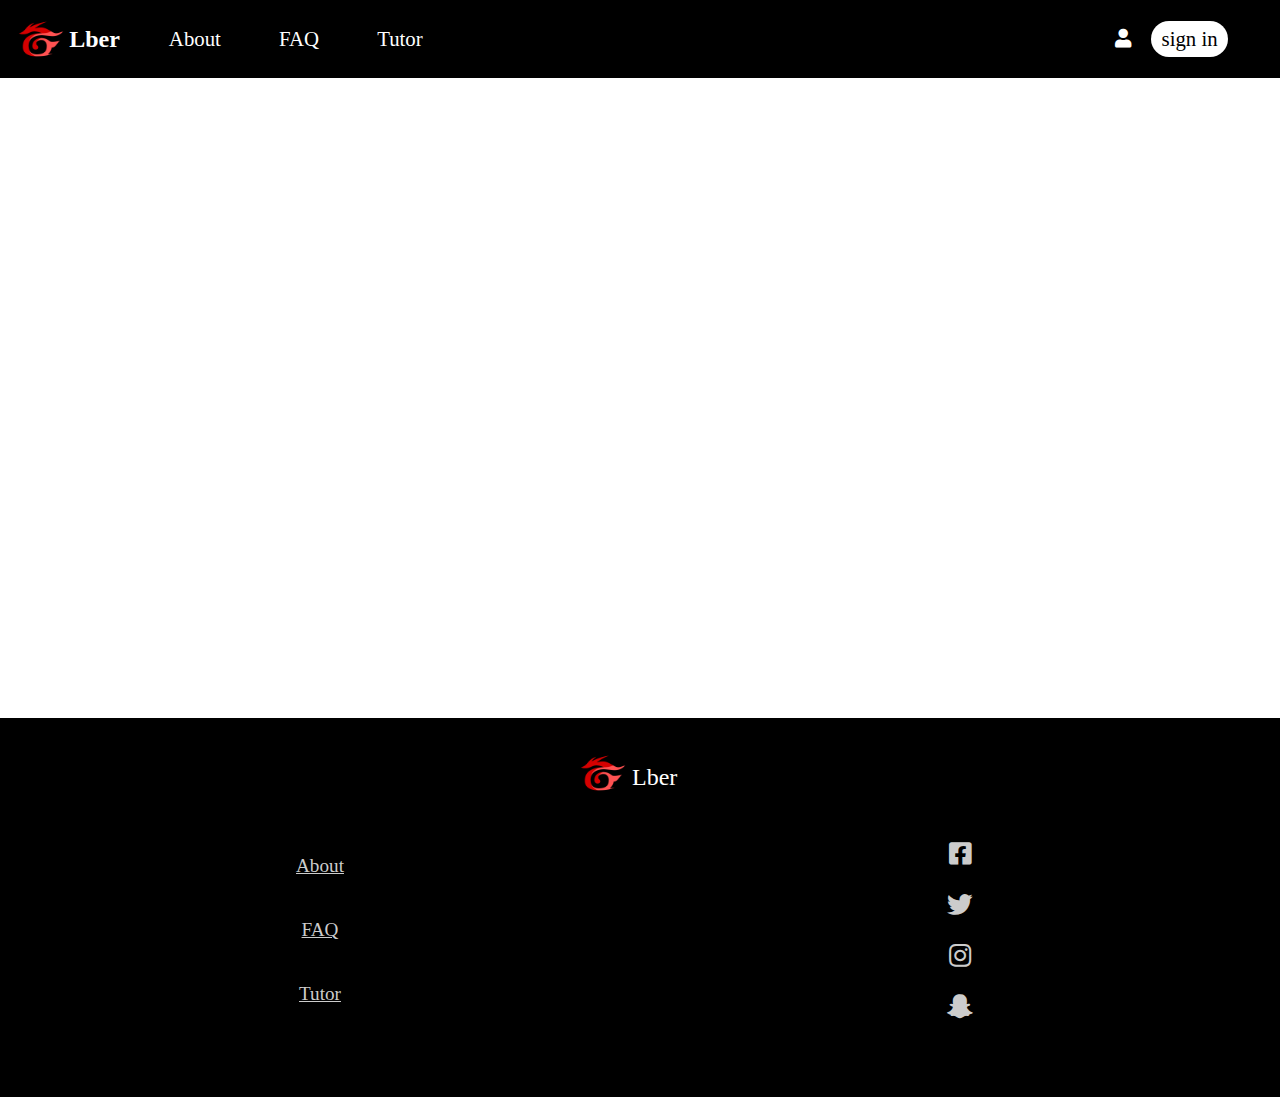
==== index.html @ 0275af6f "finish nav and footer" ====
<!DOCTYPE html>
<html lang="en">
<head>
	<meta charset="UTF-8">
	<meta name="viewport" content="width=device-width, initial-scale=1, maximum-scale=1, user-scalable=no">
	<meta http-equiv="Content-Type" content="text/html; charset=utf-8" />

	
	<title>Lber</title>
	<link rel="icon" href="image/logo.png" type="image/x-icon"/> 
	<link rel="stylesheet" type="text/css" href="css/gobal.css">
	<link href="css/all.css" rel="stylesheet">

	<script type="text/javascript" src = "js/jQuery.min.js"></script>
	<script type="text/javascript" src = "js/phoneNavList.js"></script>
</head>
<body>

	<div class = "wrap">
		<nav>
			<div>
				<div class = "logo">
					<a href="index.html"><img src="image/logo.png"></a>
					<a href="index.html">Lber</a>
				</div>
				
				
				<ul class = "navList">
					<li><a href="html/about.html">About</a></li>
					<li><a href="html/faq.html">FAQ</a></li>
					<li><a href="html/tutor.html">Tutor</a></li>
				</ul>
				
				


				<ul class = "controlOption">
					<li><a href="html/login.html"><i class="fas fa-user"></i></a></li>
					<li><a href="html/signin.html">sign in</a></li>
					<li class = "navListIcon"> <i class="fas fa-bars"></i> </li>
				</ul>
			</div>
		</nav>

		<!-- --------------------------------------------------------------------------------- -->

		<main>
			
		</main>


		<!-- ----------------------------------------------------------------------------- -->


		<footer>

			<div class = "logo">
				<a href="index.html"><img src="image/logo.png"></a>
				<a href="index.html">Lber</a>
			</div>

			<ul class = "followIcon">
				<li><a href="#"><i class="fab fa-facebook-square"></i><span>Facebook</span></a></li>
				<li><a href="#"><i class="fab fa-twitter"></i><span>Twitter</span></a></li>
				<li><a href="#"><i class="fab fa-instagram"></i><span>Instagram</span></a></li>
				<li><a href="#"><i class="fab fa-snapchat-ghost"></i><span>Snapchat</span></a></li>
			</ul>

			<ul class = "footerNavList">
				<li><a href="html/about.html">About</a></li>
				<li><a href="html/faq.html">FAQ</a></li>
				<li><a href="html/tutor.html">Tutor</a></li>
			</ul>
			
		</footer>
	</div>
	
	<script type="text/javascript" src = "js/dependWindowSize.js"></script>
</body>
</html>
---- css/gobal.css ----
/*this is moblie first approch*/

*
{
	margin: 0;
	padding: 0;
}


.wrap
{
	position: static;
	left: 0;
	transition: all 1s;	/* for nav list part */
}


.wrapCover
{
	position: absolute;
	left: 0;
	top: 0;
	z-index: 2;
	width: 100vw;
	height: 100vh;
	background-color: rgba(10, 10, 10, 0.5);
}

/*nav part*/

nav > div
{
	width: 100%;
	display: flex;
	background-color: #000000;
	color: white;
	align-items: center;
	justify-content: space-between;
}

nav > div > .logo
{
	padding: 1em;
	display: flex;
}

nav > div> .logo > a, nav > div> .logo > a > img
{
	display: block;
	height: 46px;
	width: 46px;
	line-height: 46px;
	color: white;
	font-weight: 900;
	font-size: 1.5em;
	text-decoration: none;
}

nav > div> .logo > a
{
	margin: 0 0.1em;
}

nav > div > ul
{
	display: flex;
	list-style: none;
	font-size: 1.3em;
	align-items: center;
	justify-content: space-around;
}

.navList
{
	display: block;
}

.navListShow
{
	transition: all 1s;
	display: block;
	position: absolute;
	top: 0;
	left: 100%;
	width: 50vw;
	height: 100vh;
	background-color: #000;
	z-index: 3;
}

.navListIcon
{
	transition: all 1s;
}

.navListShow li
{
	list-style: none;
	width: 100%;
	padding-left: 1em;
}


.navListShow li:first-of-type
{
	margin-top: 3em;
}

.navListShow li a
{
	display: block;
	width: 100%;
	padding: 1em ;
	text-decoration: none;
	color: #ccc;
	border-bottom: 1px solid #ccc;
}

nav div i
{
	/*font-size: 2em;*/
	/*margin-left: 5%;*/
}

.controlOption li
{
	box-sizing: border-box;
	padding: 0.3em 0.5em;
}

.controlOption li a
{
	display: block;
	width: 100%;
	height: 100%;
	text-decoration: none;
	color: #000;
}

.controlOption li:first-of-type a
{
	color: #fff;
	margin-right: 0.5em;
	font-size: 0.9em;
}

.controlOption li:nth-of-type(2)
{
	background-color: #fff;
	color: #000;
	border-radius: 1em;
	margin-right: 0.5em;
}

.controlOption li:last-of-type
{
	margin-right: 1em;
}

.navListLogo 
{
	width: min-content;
	margin: 0 auto;
	padding: 1.5em;
}
.navListLogo img
{
	width: 3em;
	height: 3em;
}

.navListLogo span
{
	font-weight: 900;
	font-size: 1.5em;
}



/*done nav*/

main
{
	width: 100%;
	height: 40em;
	background-color: #fff;
	margin-bottom: 0;
}


/*done main*/


/*footer*/

footer
{
	margin-top: 0;
	background-color: #000;
	color: #fff;
	width: 100%;
	padding: 2em 0;
	display: grid;
	grid-template-columns: 1fr 1fr;
	grid-template-rows: min-content 2fr;
}

footer .logo
{
	grid-column: 1 / 3;
	grid-row: 1 / 2;
	width: 5em;
	margin: 0em auto;
	font-size: 1.5em;
	height: 46px;
}

footer .logo a
{
	display: inline-block;
	color: #fff;
	text-decoration: none;
	line-height: 1.5em;
}

footer .logo img
{
	width: 46px;
	height: 46px;
}

footer .logo a:last-of-type
{
	transform: translateY(-30%);
}

footer .followIcon
{
	grid-column: 2 / 3;
	padding: 2em 0;
	display: flex;
	flex-direction: column;
	justify-content: center;
	align-items: center;
	list-style: none;
}

footer .followIcon li a
{
	display: flex;
	flex-direction: column;
	justify-content: center;
	align-items: center;
	text-decoration: none;
	color: #ccc;
	font-size: 1.6em;
	padding: 0.5em;
}

footer .followIcon li a span
{
	display: none;
}

.footerNavList
{
	grid-column: 1 / 2;
	grid-row: 2 / 3;
	padding: 2em 0;
	list-style: none;
	display: flex;
	flex-direction: column;
	justify-content: space-around;
	align-items: center;
	font-size: 1.2em;
}

.footerNavList a
{
	color: #ccc;
}




/*desktop*/

@media(min-width: 1000px)
{

	/*nav*/
	nav > div
	{
		display: block;

	}
	nav > div:after
	{
		content:"";
	    height:0px;
	    width:0px;
	    clear:both;
	    display:block;
	    overflow: hidden;
	}
	.logo
	{
		float: left;
	}

	.navList
	{
		width: 15em;
		float: left;
		display: flex;
		align-items: center;
		padding: 0.3em;
	}

	.navList li a
	{
		text-decoration: none;
		color: #fff;
		display: block;
		height: 100%;
		box-sizing: border-box;
		padding: 1em;
	}

	.navList li a:hover
	{
		background-color: #ccc;
		color: #000;
		border-radius: 1em;
		padding: 0.5em 1em;
	}

	.navListIcon
	{
		display: none;
	}


	.controlOption
	{
		float: right;
		margin-right: 2em;
		margin-top: 1em;
	}

}
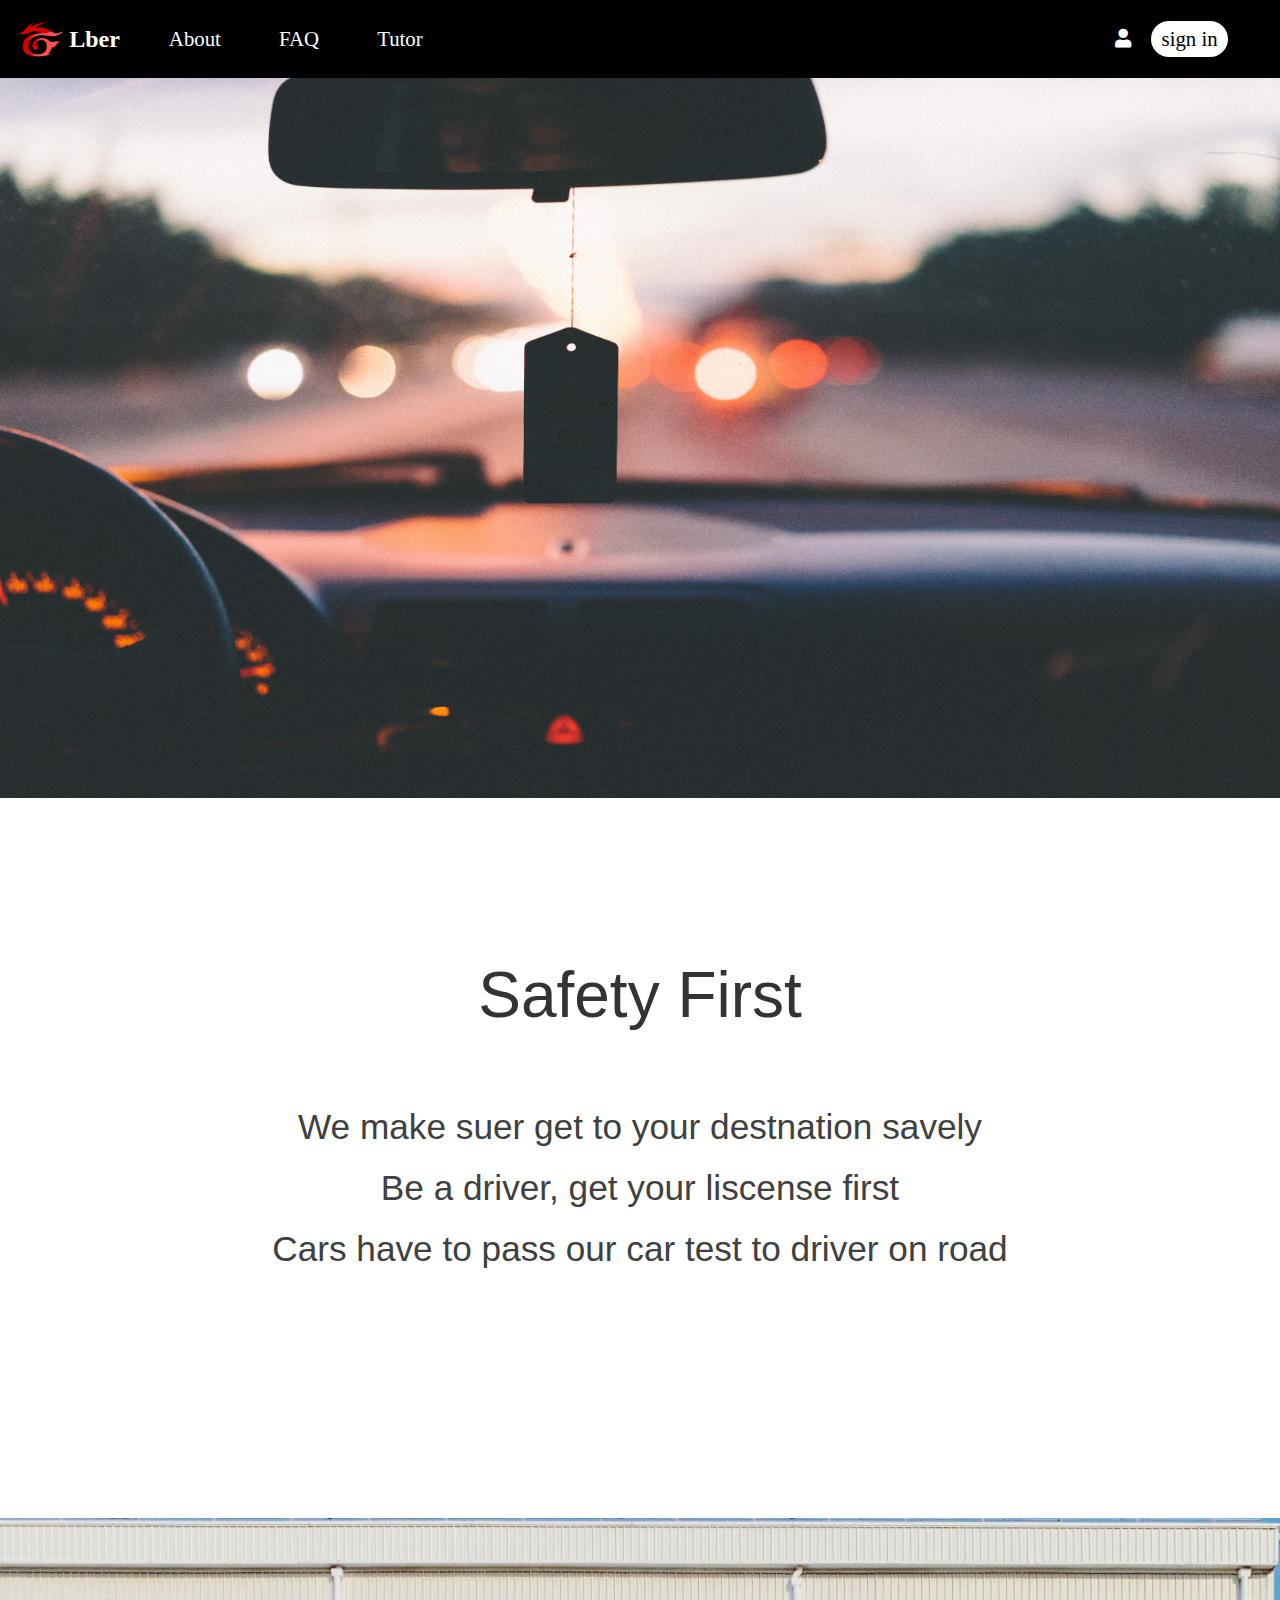
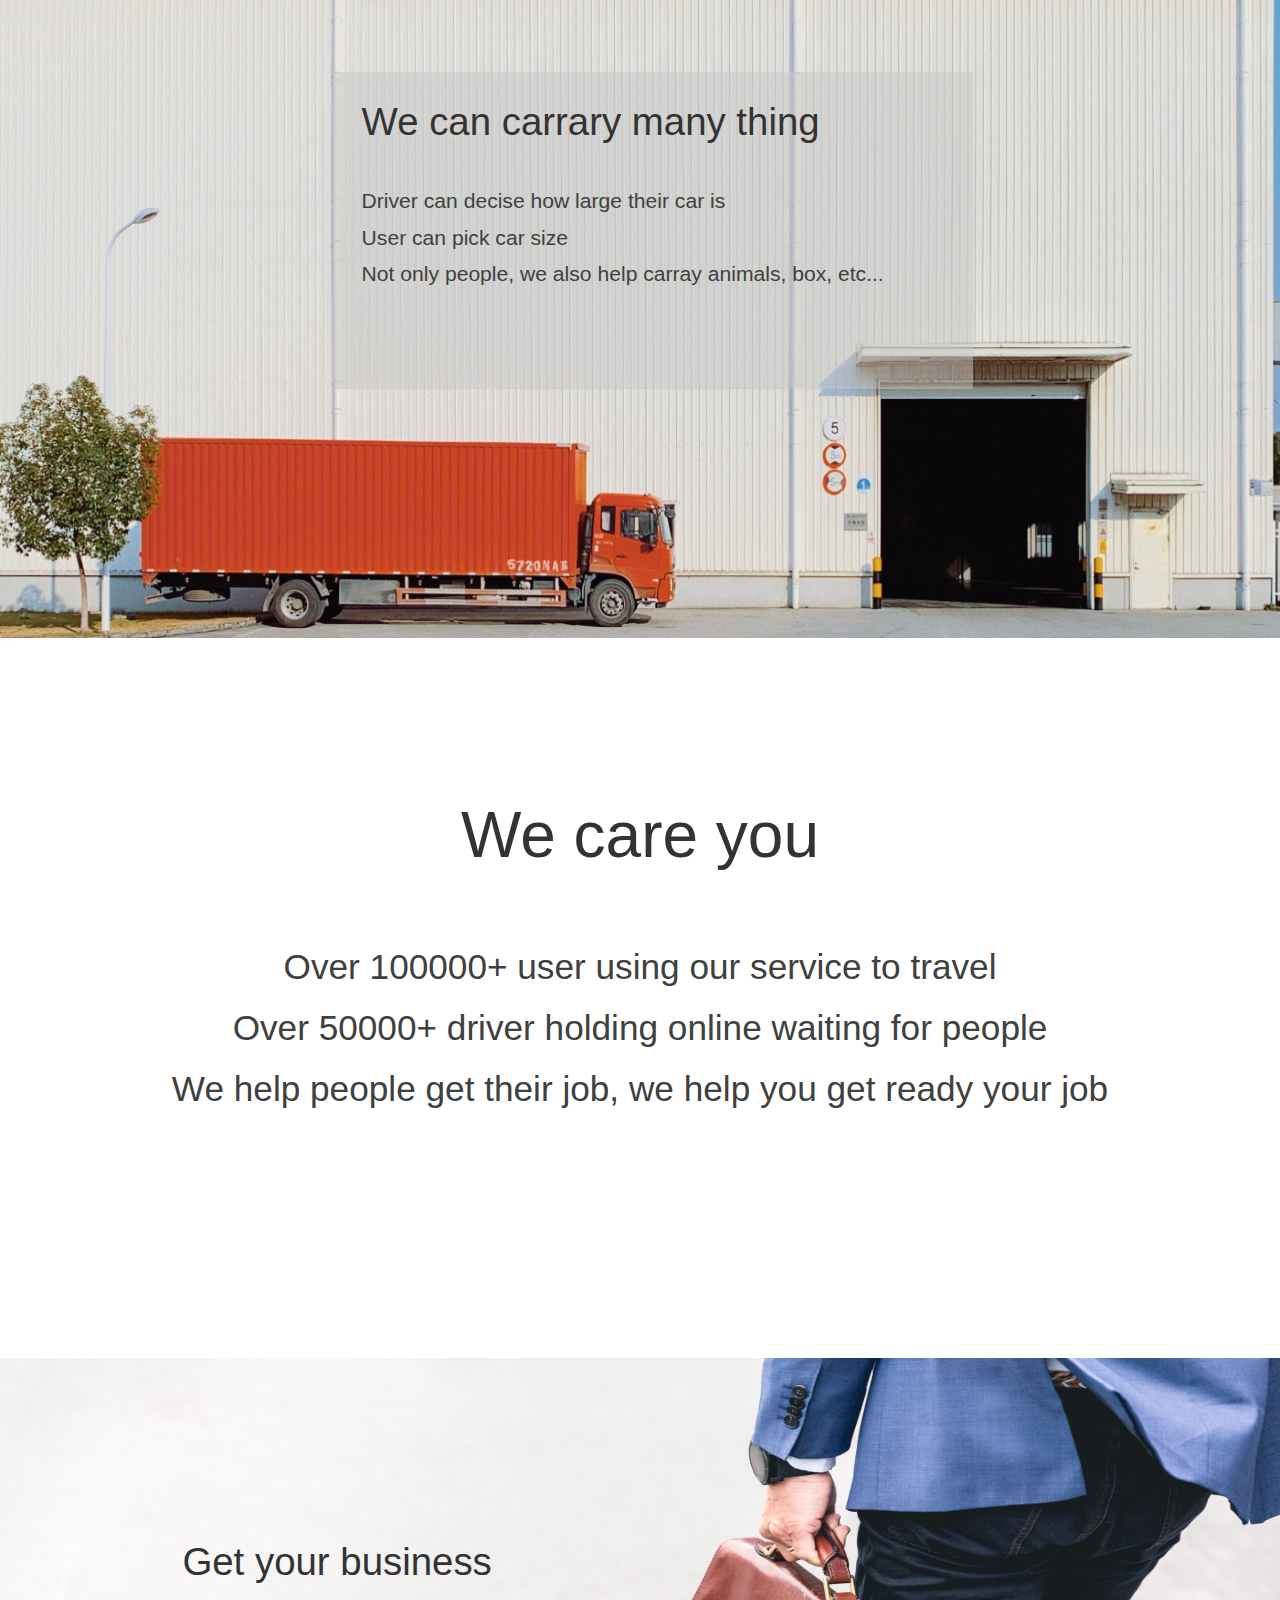
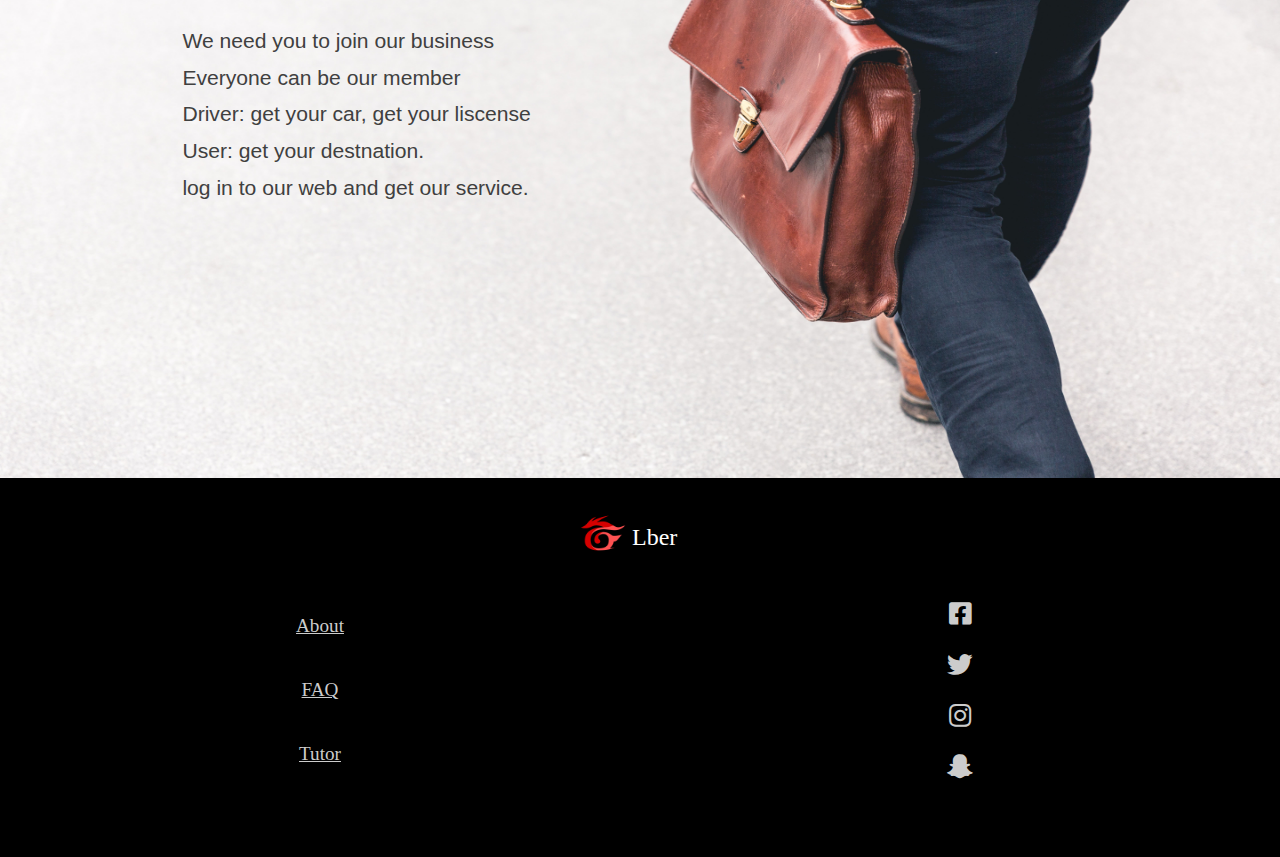
==== commit 2abbccb5: "finish faq" ====
--- a/index.html
+++ b/index.html
@@ -10,6 +10,7 @@
 	<link rel="icon" href="image/logo.png" type="image/x-icon"/> 
 	<link rel="stylesheet" type="text/css" href="css/gobal.css">
 	<link href="css/all.css" rel="stylesheet">
+	<link rel="stylesheet" type="text/css" href="css/indexStyle.css">
 
 	<script type="text/javascript" src = "js/jQuery.min.js"></script>
 	<script type="text/javascript" src = "js/phoneNavList.js"></script>
@@ -19,25 +20,25 @@
 	<div class = "wrap">
 		<nav>
 			<div>
-				<div class = "logo">
+				<div class = "logo" aria-label = "click to go to main page">
 					<a href="index.html"><img src="image/logo.png"></a>
 					<a href="index.html">Lber</a>
 				</div>
 				
 				
-				<ul class = "navList">
-					<li><a href="html/about.html">About</a></li>
-					<li><a href="html/faq.html">FAQ</a></li>
-					<li><a href="html/tutor.html">Tutor</a></li>
+				<ul class = "navList" role = "menu">
+					<li><a href="html/about.html" role="menuitem">About</a></li>
+					<li><a href="html/faq.html" role="menuitem">FAQ</a></li>
+					<li><a href="html/tutor.html" role="menuitem">Tutor</a></li>
 				</ul>
 				
 				
 
 
 				<ul class = "controlOption">
-					<li><a href="html/login.html"><i class="fas fa-user"></i></a></li>
+					<li aria-label = "log in"><a href="html/login.html"><i class="fas fa-user"></i></a></li>
 					<li><a href="html/signin.html">sign in</a></li>
-					<li class = "navListIcon"> <i class="fas fa-bars"></i> </li>
+					<li class = "navListIcon" aria-label = "click to open menu page"> <i class="fas fa-bars"></i> </li>
 				</ul>
 			</div>
 		</nav>
@@ -45,7 +46,97 @@
 		<!-- --------------------------------------------------------------------------------- -->
 
 		<main>
-			
+			<div class = mainWrap>
+
+				<section class = "descriptionSection">
+					<img class = "phoneViewImage" src="image/carDriverView.jpg" alt = "this is a car image for showing good looking">
+
+					<div class = "description">
+						<h2>What are We</h2>
+						<p>
+							We help people go to everywhere.
+						</p>
+						<p>
+							Our driver can drive for long distance and short distance.
+						</p>
+						<p>
+							We can help people travel cross cities.
+						</p>
+					</div>
+				</section>
+				
+
+				<section class = "descriptionSection">
+					<img class = "phoneViewImage" src="image/carBlueSky.jpg" alt = "car in blue sky for good looking ">
+
+					<div class = "description">
+						<h2>Safety First</h2>
+						<p>We make suer get to your destnation savely</p>
+						<p>Be a driver, get your liscense first</p>
+						<p>Cars have to pass our car test to driver on road</p>
+					</div>
+				</section>
+
+
+				<section class = "descriptionSection">
+					<img class = "phoneViewImage" src="image/truck.jpg" alt = "a truch stop beside a building">
+
+					<div class = "description">
+						<h2>We can carrary many thing</h2>
+						<p>
+							Driver can decise how large their car is
+						</p>
+						<p>
+							User can pick car size
+						</p>
+						<p>
+							Not only people, we also help carray animals, box, etc...
+						</p>
+					</div>
+				</section>
+
+
+				<section class = "descriptionSection">
+					<img class = "phoneViewImage" src="image/peopleJump.jpg" alt = "a people jump in night">
+
+					<div class = "description">
+						<h2>We care you</h2>
+						<p>
+							Over 100000+ user using our service to travel
+						</p>
+						<p>
+							Over 50000+ driver holding online waiting for people
+						</p>
+						<p>
+							We help people get their job, we help you get ready your job
+						</p>
+					</div>
+				</section>
+
+
+				<section class = "descriptionSection">
+					<img class = "phoneViewImage" src="image/peopleWalk.jpg" alt = "a people walking ">
+
+					<div class = "description">
+						<h2>Get your business</h2>
+						<p>
+							We need you to join our business
+						</p>
+						<p>
+							Everyone can be our member
+						</p>
+						<p>
+							Driver: get your car, get your liscense
+						</p>
+						<p>
+							User: get your destnation.
+						</p>
+						<p>
+							log in to our web and get our service.
+						</p>
+					</div>
+				</section>
+			</div>
 		</main>
 
 
@@ -54,19 +145,19 @@
 
 		<footer>
 
-			<div class = "logo">
+			<div class = "logo" aria-label = "this is a logo">
 				<a href="index.html"><img src="image/logo.png"></a>
 				<a href="index.html">Lber</a>
 			</div>
 
-			<ul class = "followIcon">
+			<ul class = "followIcon" role = "contact list">
 				<li><a href="#"><i class="fab fa-facebook-square"></i><span>Facebook</span></a></li>
 				<li><a href="#"><i class="fab fa-twitter"></i><span>Twitter</span></a></li>
 				<li><a href="#"><i class="fab fa-instagram"></i><span>Instagram</span></a></li>
 				<li><a href="#"><i class="fab fa-snapchat-ghost"></i><span>Snapchat</span></a></li>
 			</ul>
 
-			<ul class = "footerNavList">
+			<ul class = "footerNavList" role = "menu">
 				<li><a href="html/about.html">About</a></li>
 				<li><a href="html/faq.html">FAQ</a></li>
 				<li><a href="html/tutor.html">Tutor</a></li>
--- a/css/gobal.css
+++ b/css/gobal.css
@@ -183,7 +183,6 @@
 main
 {
 	width: 100%;
-	height: 40em;
 	background-color: #fff;
 	margin-bottom: 0;
 }
--- a/css/indexStyle.css
+++ b/css/indexStyle.css
@@ -0,0 +1,125 @@
+@keyframes sideLeft
+{
+	0%
+	{
+		left: 200%;
+	}
+
+	100%
+	{
+		left: 50%;
+	}
+}
+
+
+
+.mainWrap
+{
+	/*padding: 1em;*/
+	font-family: 'UberMove', 'Open Sans', 'Helvetica Neue', Helvetica, sans-serif;
+}
+
+.phoneViewImage, .description
+{
+	box-sizing: border-box;
+	width: 100%;
+}
+
+.description
+{
+	padding: 0.5em 1.5em 5em 1.5em;
+}
+
+.description h2
+{
+	font-size: 2em;
+	font-weight: 500;
+	padding: 0.5em 0 1em 0;
+	color: #333333;
+}
+
+.description p
+{
+	font-size: 1.1em;
+	padding: 0.3em 0;
+	color: #404040;
+}
+
+
+@media (min-width: 1000px)
+{
+	body
+	{
+		overflow-x: hidden;
+	}
+	.phoneViewImage, .descriptionSection
+	{
+		width: 100%;
+		height: 45em;
+	}
+	
+	.descriptionSection:nth-of-type(even) .phoneViewImage
+	{
+		display: none;
+	}
+
+	.descriptionSection:nth-of-type(even) .description
+	{
+		text-align: center;
+		font-size: 2em;
+		padding: 0;
+	}
+
+	.descriptionSection:nth-of-type(even) .description h2
+	{
+		
+		padding-top: 2.5em;
+	}
+	
+	.descriptionSection:nth-of-type(odd)
+	{
+		position: relative;
+	}
+
+	.descriptionSection:nth-of-type(odd) .description
+	{
+		position: absolute;
+		width: 50%;
+		top: 0;
+		background-color: #eee;
+		font-size: 1.2em;
+	}
+
+	.descriptionSection:nth-of-type(1) .description
+	{
+		padding-top: 10em;
+		background-color: rgba(230,230,230,0.9);
+		left: -100%;
+		width: 50%;
+		height: 100%;
+		animation: sideLeft 1.5s ease 0.5s;
+		animation-fill-mode: forwards;
+		overflow-x: hidden;
+	}
+
+	
+	.descriptionSection:nth-of-type(3) .description
+	{
+		top: 8em;
+		left: 26%;
+		background-color: rgba(200,200,200,0.5);
+	}
+
+	.descriptionSection:nth-of-type(5) .description
+	{
+		top: 8em;
+		left: 8em;
+		background-color: transparent;
+	}
+
+}
+
+
+
+/*animation*/
+
